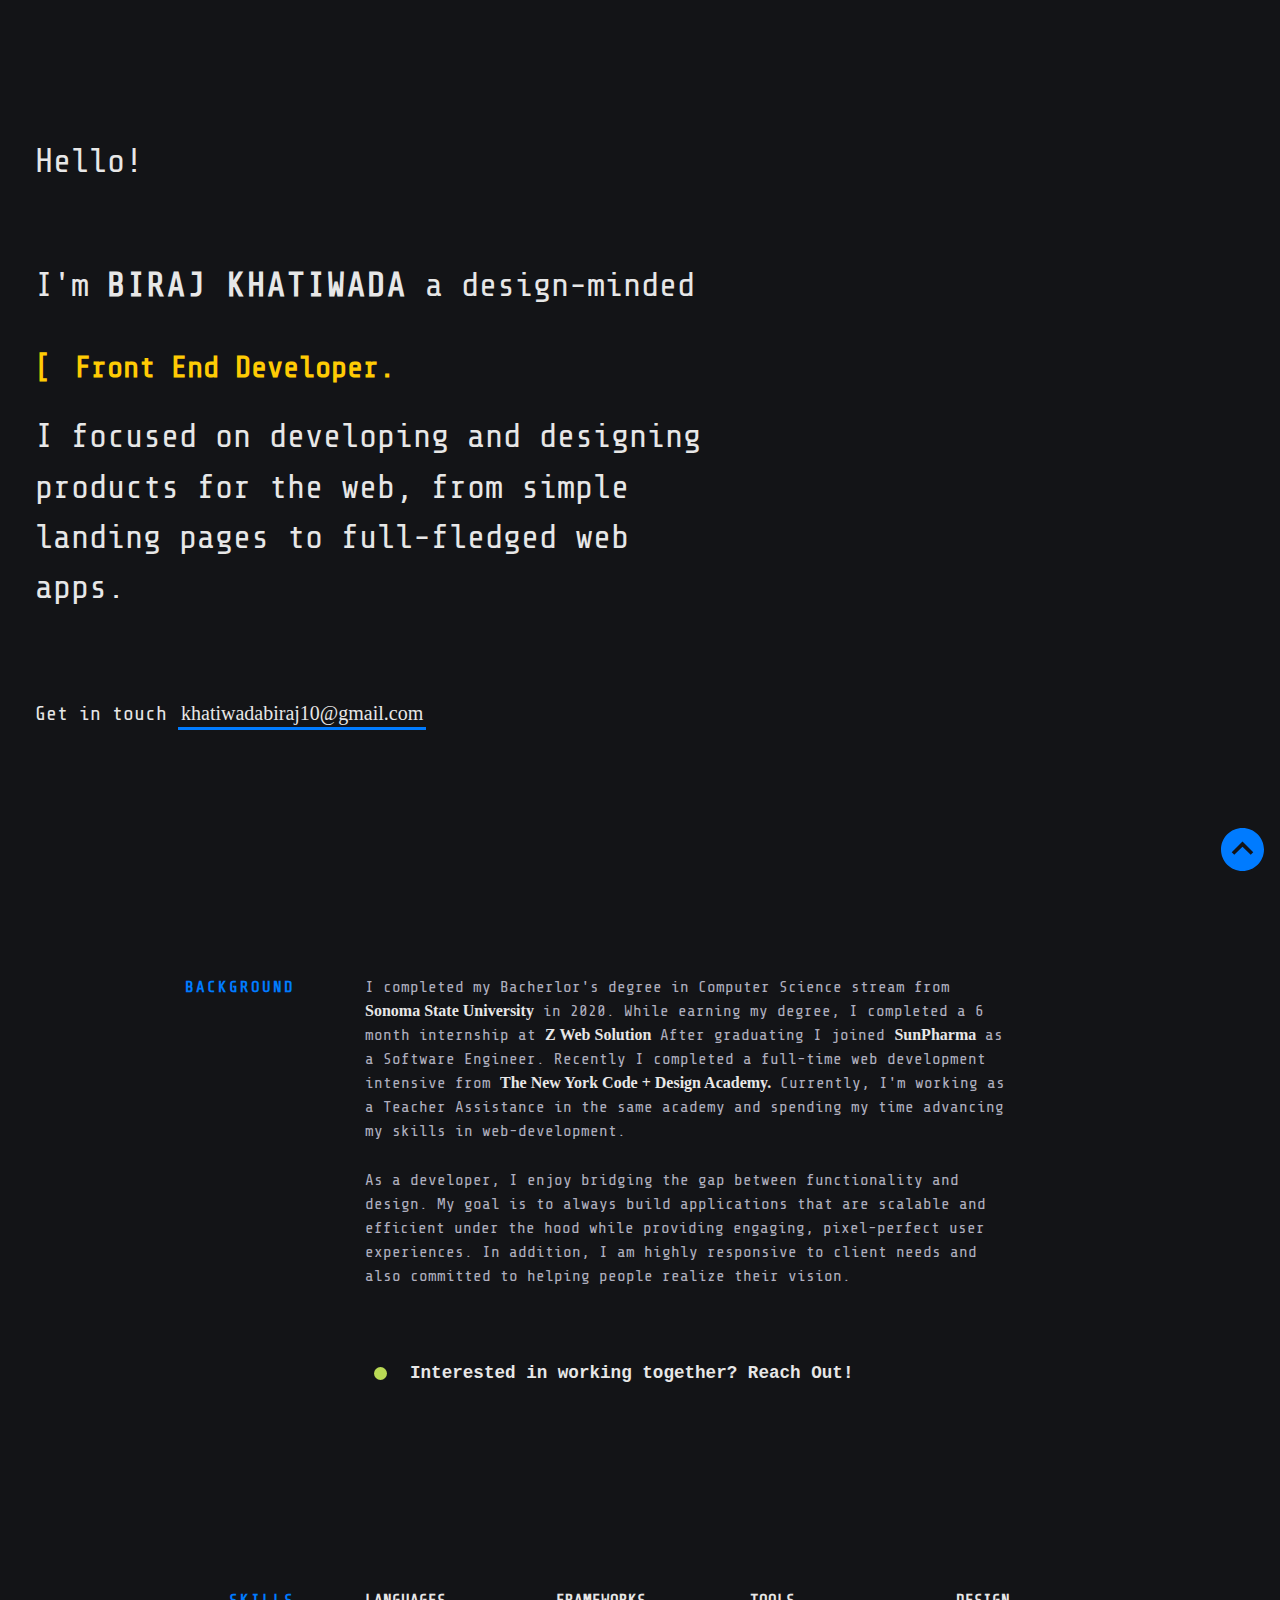
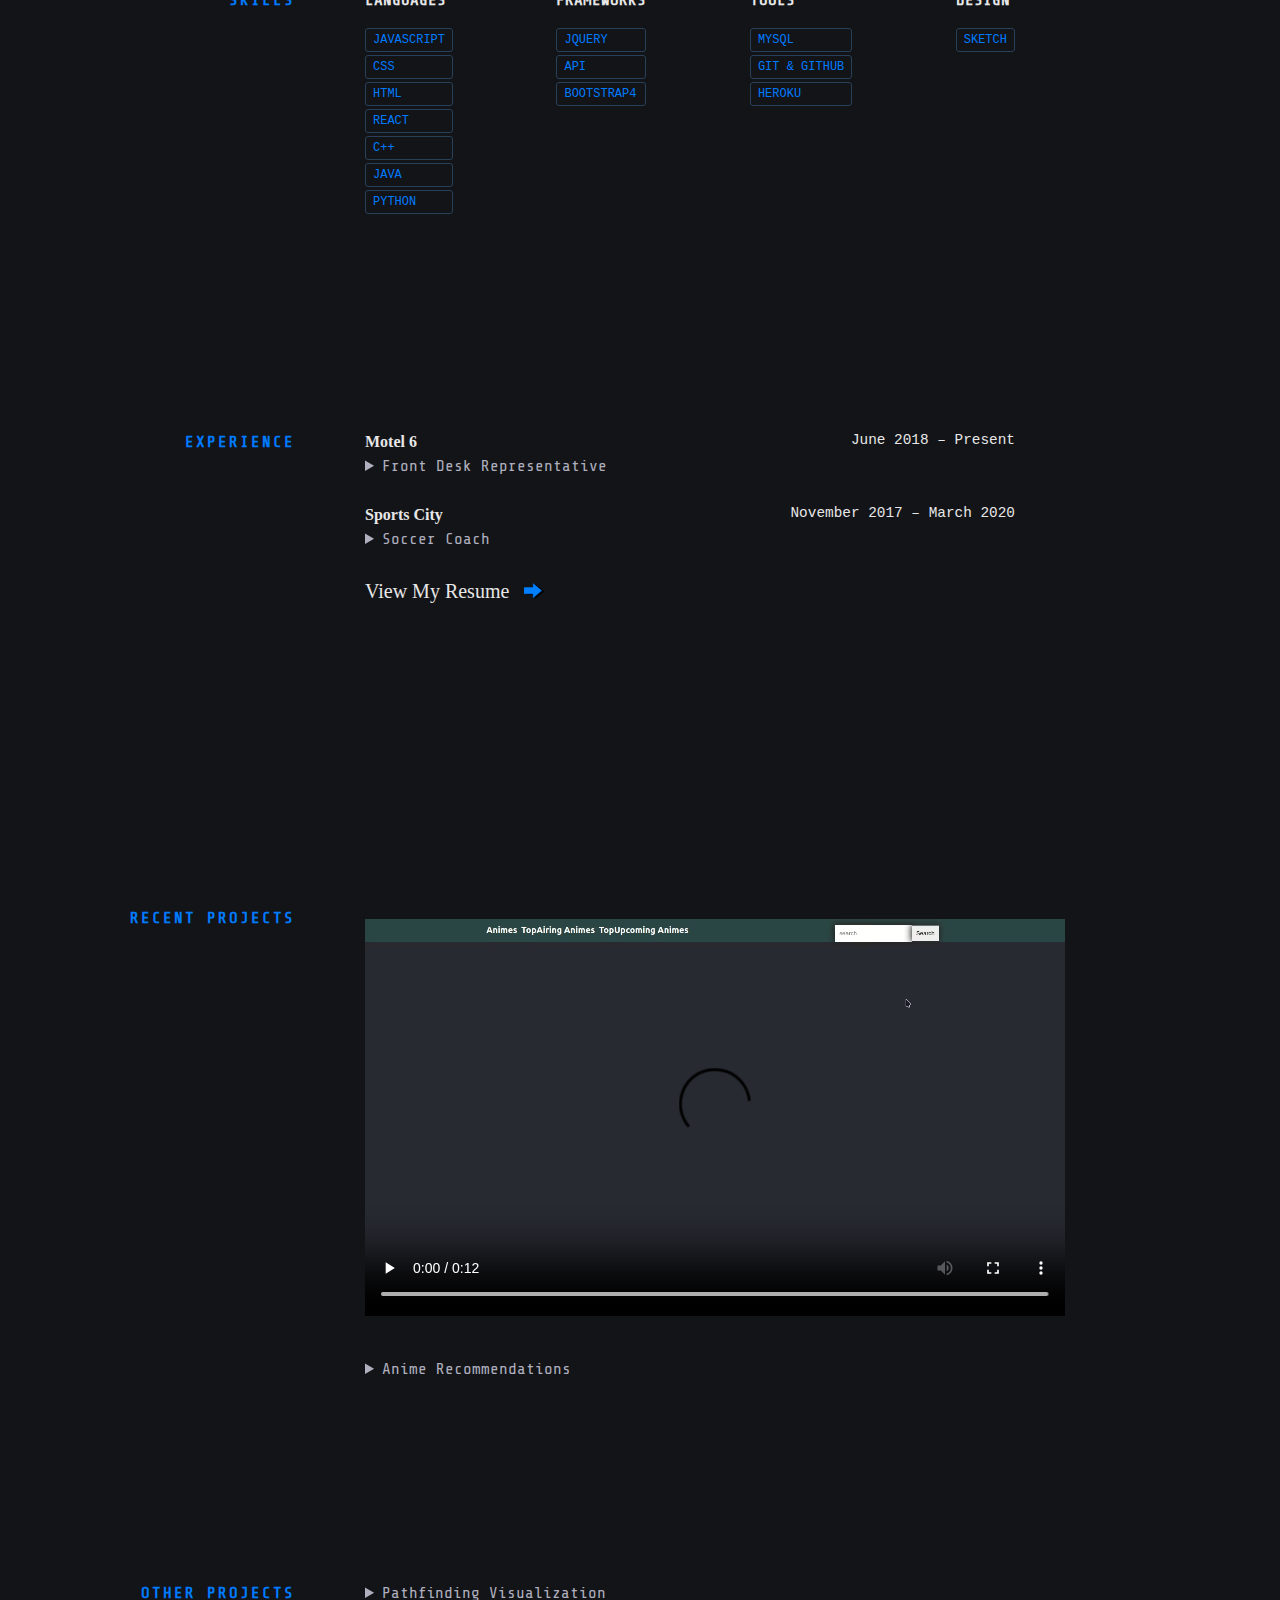
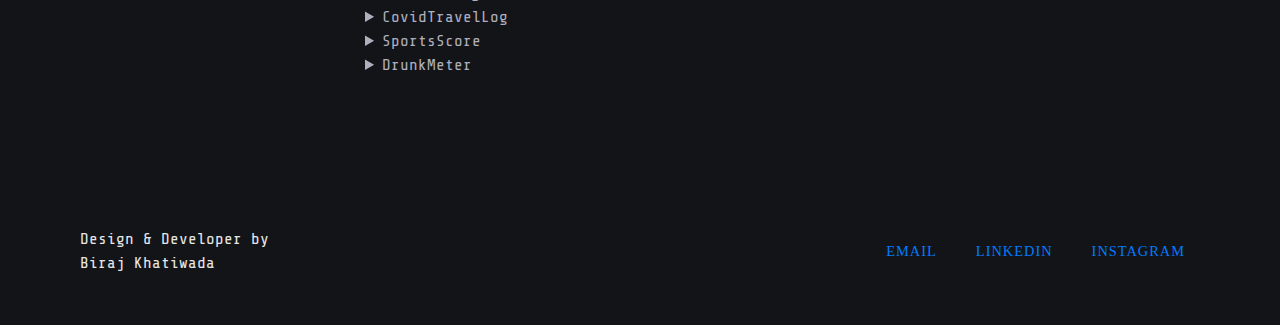
==== index.html @ c258d1c1 "first commit" ====
<!DOCTYPE html>
<html lang="en">
<head>
    <meta charset="UTF-8">
    <meta name="viewport" content="width=device-width, initial-scale=1.0">
    <title>Document</title>
    <link href="https://fonts.googleapis.com/css?family=Share+Tech+Mono" rel="stylesheet">
    <link rel="stylesheet" href="style.css">
</head>
<body>

    <header class="intro">
        <h1 class="intro_hello">
            Hello!
        </h1>
        <h2 class="intro_tagline">
            I'm
            <div class="myname">Biraj Khatiwada</div>
            a design-minded <br><br><br>
            <div class="mytext">
                <div class="content">
                    <div class="container">
                        <ul class="list">
                            <li class="item">Front End Developer.</li>
                            <li class="item">Back End Developer.</li>
                            <li class="item">Full Stack Developer.</li>
                        </ul>
                    </div><br>
                </div>
            </div>
            <span>I focused on  developing and designing products for the web, from simple landing pages to full-fledged web apps.</span>

        </h2>
        <h3 class="intro_contact">
            <span>Get in touch</span>
            <span id="emailme">
                <a href="khatiwadabiraj10@gmail.com" target="_blank" class="highlight-link">khatiwadabiraj10@gmail.com</a>
            </span>
        </h3>
    </header>

    <section class="section background">
        <div class="section_title">Background</div>
        <div class="section_content">
            <p>I completed my Bacherlor's degree in Computer Science stream from
                <a class="underline-link" href="#" target="_blank">Sonoma State University</a>
                in 2020. While earning my degree, I completed a 6 month internship at
                <a href="#" target="_blank" class="underline-link">Z Web Solution</a>
                After graduating I joined
                <a href="#" target="_blank" class="underline-link">SunPharma</a>
                as a Software Engineer. Recently I completed a full-time web development intensive from
                <a href="#" target="_blank" class="underline-link">The New York Code + Design Academy.</a>
                Currently, I'm working as a Teacher Assistance in the same academy and spending
                my time advancing my skills in web-development.
            </p>

            <p>As a developer, I enjoy bridging the gap between functionality and design.
                My goal is to always build applications that are scalable and efficient under the hood while providing
                engaging, pixel-perfect user experiences. In addition, I am highly responsive to client needs and
                also committed to helping people realize their vision.
            </p>
            <a href="images/BirajKhatiwada_Resume.pdf" class="status" target="_blank">
                <div class="status_light">
                    <div class="status_light_ring"></div>
                    <div class="status_light_led"></div>
                </div>
                <div class="status_message">
                    Interested in working together? Reach Out!
                </div>
            </a>
        </div>
    </section>


    <section class="section skills">
        <div class="section_title">Skills</div>
        <div class="section_content">
            <div class="skillz">
                <div class="skillz_category">
                    <div class="skillz_category_label">Languages</div>
                    <ul>
                        <li class="skillz_category_item">JAVASCRIPT</li>
                        <li class="skillz_category_item">CSS</li>
                        <li class="skillz_category_item">HTML</li>
                        <li class="skillz_category_item">REACT</li>
                        <li class="skillz_category_item">C++</li>
                        <li class="skillz_category_item">JAVA</li>
                        <li class="skillz_category_item">PYTHON</li>
                    </ul>
                </div>
                <div class="skillz_category">
					<div class="skillz_category_label">
						frameworks
					</div>
					<ul>
						<li class="skillz_category_item">JQUERY</li>
						<li class="skillz_category_item">API</li>
						<li class="skillz_category_item">BOOTSTRAP4</li>
					</ul>
				</div>

				<div class="skillz_category">
					<div class="skillz_category_label">
						Tools
					</div>
					<ul>
						<li class="skillz_category_item">MYSQL</li>
						<li class="skillz_category_item">GIT & GITHUB</li>
						<li class="skillz_category_item">HEROKU</li>
					</ul>
				</div>

				<div class="skillz_category">
					<div class="skillz_category_label">
						Design
					</div>
					<ul>
						<li class="skillz_category_item">SKETCH</li>
					</ul>
				</div>
            </div>
        </div>
    </section>


    <section class="section experience">
        <div class="section_title">Experience</div>


        <div class="section_content">
			<div class="jobs">
				<div class="job">
					<div class="time-place">
						<div class="job_company">
							<a href="#" target="_blank">Motel 6</a>
						</div>
						<div class="job_time">
							June 2018 – Present
						</div>
			  		</div>
					<div class="job_position">
                        <details>
                            <summary>Front Desk Representative</summary>
                            <li>Greet guests and respond to guest inquiries, requests, and issues in a timely, personable, and efficient manner to resolve guest concerns</li>
                            <li>Help customers make reservations, check in to their room</li>
                        </details>
					</div>
				</div>

				<div class="job">
					<div class="time-place">
						<div class="job_company">
							<a href="#" target="_blank">Sports City</a>
						</div>
						<div class="job_time">
							November 2017 – March 2020
						</div>
			  		</div>
					<div class="job_position">
                        <details>
                            <summary>Soccer Coach</summary>
                            <li>Reviewed, monitored, and assessed individual kid progress</li>
                            <li>Maintained order, control, and effective discipline on the field</li>
                            <li>Provided and demonstrated proper soccer skills to kids</li>
                        </details>
					</div>
				</div>

                <!-- <div class="job">
                    <div class="time-place">
                        <div class="job_company">
                            <a href="#" target="_blank">Z Web Solution</a>
                        </div>
                        <div class="job_time">
                            January 2014 - June 2014
                        </div>
                    </div>
                    <div class="job_position">
                        Full Time Web Developer Internship
                    </div>
                </div> -->
                <a href="images/BirajKhatiwada_Resume.pdf" target="_blank" class="arrow-link">View My Resume</a>
            </div>
        </div>
    </section>


    <section class="section featured-projects">
        <div class="section_title">Recent Projects</div>
        <div class="section_content">
            <div class="project salzakshipment">
                <figure class="project_pic">
                    <a href="#link" target="_blank">
                        <video class="anime" controls autoplay loop >
                            <source src="images/animeRecommendation.mp4" type="video/mp4">
                        </video>

                        <!-- <img src="images/sky.jpeg" alt="image"> -->
                    </a>
                </figure>
            </div><br>
            <details>
                <summary> Anime Recommendations </summary>
                <div class="project_name">
                    <a href="#link" target="_blank"></a>
                </div>

                <div class="featured-projects-content">
                    <p>The purpose of the project is to help the Anime fan/viewers to get a recommendations for Animes.
                        I decided to work on this project because being a big fan of Anime myslef, at times I would want to look for anime that are similar to certain Animes and had to google it and ask other people. I just thought it was a complicated process. So, I just decided to make an app myself that will help to solve that issue.
                        Besides getting the recommendations for Animes, users can also search for Animes, and view trending and upcoming Animes like they can in other sites.</p>
                </div>
                <div class="projects_used">
                    <span class="project_used_item">React</span>
                    <span class="project_used_item">CSS</span>
                    <span class="project_used_item">HTML5</span>
                </div>

                <a class="github" href="https://github.com/birajkhatiwada/AnimeRecommendations" target="_blank">
                    https://github.com/birajkhatiwada/AnimeRecommendations
                </a>

                <div class="project_links">
                    <a href="#link" target="_blank">
                        <!-- <img src="images/sky.jpeg" alt="image"> -->
                    </a>
                    <a href="#link" target="_blank">
                        <!-- <img src="images/sky.jpeg" alt="image"> -->
                    </a>
                </div>
            </details>
        </div>
    </section>

    <section class="section other-projects">
        <div class="section_title">Other Projects</div>
        <div class="section_content">
                <details>
                    <summary>Pathfinding Visualization</summary>
                    <div class="project">
                        <video class="pathfinding" controls autoplay loop >
                            <source src="images/pathfinding.mp4" type="video/mp4">
                        </video>
                        <p>I worked on this project cause I was really fascinated by the idea of how these pathfinding algorithm would look in visualization.
                            I had learned about A* algorithm in my Spring 2020 semester, and with A* and all the other pathfinding algorithms running inside my head,
                            I was struck with the idea of how would they look like in visualization. And then I came across with this A* visualization online.
                            I thought that was really cool, then I decided that I was gonna do dijkstra algorithm. Although it wasn't a long project, I really had fun working on it.</p>
                        <div class="project_used">
                            <span class="project_used_item">Python</span>
                        </div>
                        <a class="github" href="https://github.com/birajkhatiwada/PathfindingVisualization" target="_blank">
                            https://github.com/birajkhatiwada/PathfindingVisualization
                        </a>
                        <div class="project_links">
                            <a href="#" target="_blank">
                                <!-- <img src="images/" alt="image"> -->
                            </a>
                        </div>
                    </div>
                </details>

            <details>
                <summary>CovidTravelLog</summary>
                <div class="project">
                    <video class="covidTravel" controls autoplay loop >
                        <source src="images/covidTravel.webm" type="video/mp4">
                    </video>
                    <p>I worked on a COVID Travel Log web app that allows users to plan their trips according to the severity of the current global pandemic’s impact.
                        During/after this pandemic, it's quite difficult to find a comparatively safest place to travel. So, I decided make an app that will show the information about deaths,
                        and confirmed COVID cases in different places, so the users can plan their trip based on the impact COVID has on that certain place. Users can create logs for the places
                        they have visited and the places that they are interested to visit.</p>
                    <div class="project_used">
                        <span class="project_used_item">React</span>
                        <span class="project_used_item">Node.js</span>
                        <span class="project_used_item">Express</span>
                        <span class="project_used_item">MongoDB</span>
                        <span class="project_used_item">CSS</span>
                        <span class="project_used_item">HTML</span>
                    </div>
                    <a class="github" href="https://github.com/birajkhatiwada/covidTravelLog" target="_blank">
                        https://github.com/birajkhatiwada/covidTravelLog
                        <!-- <img src="images/sky.jpeg" alt="image"> -->
                    </a>
                    <div class="project_links">
                        <a href="#" target="_blank">
                            <!-- https://github.com/birajkhatiwada/covidTravelLog -->
                            <!-- <img src="images/sky.jpeg" alt="image"> -->
                        </a>
                    </div>
                </div>
            </details>
            <details>
                <summary>SportsScore</summary>
                <div class="project">
                    <p>The users can create an account and pick their favorite Basketball, Baseball, or Soccer team/s, and view their live scores.</p>
                    <div class="project_used">
                        <span class="project_used_item">Node.Js</span>
                        <span class="project_used_item">Express</span>
                        <span class="project_used_item">JAVASCRIPT</span>
                        <span class="project_used_item">CSS</span>
                        <span class="project_used_item">HTML</span>
                    </div>
                    <a class="github" href="https://github.com/kerenromero/sportsScore" target="_blank">
                        https://github.com/kerenromero/sportsScore
                        <!-- <img src="images/sky.jpeg" alt="image"> -->
                    </a>

                    <div class="project_links">
                        <a href="#" target="_blank">
                            <!-- <img src="images/" alt="image"> -->
                        </a>
                    </div>
                </div>
            </details>
            <details>
                <summary>DrunkMeter</summary>
                <div class="project">
                    <p>Worked on this Android app that produces a cognitive assessment that measures individuals level of intoxication.</p>
                    <div class="project_used">
                        <span class="project_used_item">Java</span>
                        <span class="project_used_item">Android Studio</span>
                    </div>
                    <a class="github" href="https://github.com/kerenromero/DrunkMeter" target="_blank">
                        https://github.com/kerenromero/DrunkMeter
                        <!-- <img src="images/sky.jpeg" alt="image"> -->
                    </a>

                    <div class="project_links">
                        <a href="#" target="_blank">
                            <!-- <img src="images/" alt="image"> -->
                        </a>
                    </div>
                </div>
            </details>
        </div>
    </section>



    <footer class="footer">
        <div class="footer_copyright">
            <div class="top">
                <span>
                    Design &amp; Developer by
                </span>
            </div>
            <div class="bottom">
                <span>
                    Biraj Khatiwada
                </span>
            </div>
        </div>
        <div class="footer_links">
            <a href="mailto:khatiwadabiraj10@gmail.com" target="_blank" title="email">
                <span class="text">
                    email
                </span>
                <img src="images/email.svg" alt="email">
            </a>
            <a href="https://www.linkedin.com/in/biraj-khatiwada-04b12a115/" target="_blank" title="linkedin">
            <span class="text">
                linkedin
            </span>

            <img src="images/linkedin.svg" alt="linkedin">
        </a>
        <a href="https://www.instagram.com/biraj_khatiwada/" target="_blank" title="instagram">
        <span class="text">
            instagram
        </span>
        <img class="instagram" src="images/instagram.svg" alt="instagram"/>
        </a>
        </div>
    </footer>

    <button id="top-button" style="display: inline-block;">
        <img src="images/arrowup.svg" alt="uparrow">
    </button>

    <script type="text/javascript" src="https://ajax.googleapis.com/ajax/libs/jquery/1.11.0/jquery.min.js"></script>
    <script type="text/javascript" src="main.js"></script>

</body>
</html>
---- style.css ----
body, html{
    margin: 0;
    padding: 0;
    background-color: #131417;
    color: #afafbf;
    line-height: 1.5;
    scroll-behavior: smooth;
    font-family: 'Share Tech Mono', monospace;
}

body .experience .job_time, body .footer_copyright, body .intro, body .skills .skillz_category_label, body .status, body a, body strong, body .experience .job_time,
html .experience .job_time, html .footer_copyright, html .intro, html .skills .skillz_category_label, html .status, html a, html strong, html .experience .job_time{
    color: #e7e7e7;
}

video{
    margin-top: 10px;
}

h1{
    display: block;
    font-size: 2rem;
    -webkit-margin-before: 0.67rem;
    -webkit-margin-after: 0.67rem;
    -webkit-margin-start: 0px;
    -webkit-margin-end: 0px;
    font-weight: bold;
}


h2{
    /* display: inline; */
    font-size: 1.2rem;
    -webkit-margin-before: 0.83rem;
    -webkit-margin-after: 0.83rem;
    -webkit-margin-start: 0px;
    -webkit-margin-end: 0px;
    font-weight: bold;
}


h3{
    display: block;
    font-size: 1.17rem;
    -webkit-margin-before: 1em;
    -webkit-margin-after: 1em;
    -webkit-margin-start: 0px;
    -webkit-margin-end: 0px;
    font-weight: bold;
}

body a, html a {
    text-decoration: none;
    font-weight: 900;
    transition: all .25s ease-in-out;
    /* text-decoration: none;
    box-shadow: inset 0 -3px 0 #007bff; */
    font-family: Trebuchet MS;
}

body a:hover{
    /* text-decoration: underline blue; */
    box-shadow: inset 0 -33px 0 0 #007bff;
    color: #fff;
}

.myname{
    text-transform: uppercase;
    letter-spacing: 2px;
    text-decoration: none;
    text-fill-color: transparent;
    display: inline-block;
    animation: .8s shake infinite alternate;
}


.content{
    position: absolute;
    top: 38%;
    /* background-color: #afafbf; */
    overflow: hidden;
    font-size: 30px;
    line-height: 50px;
    color: #ffcb04;
}


.content .container{
    /* background-color: antiquewhite; */
    font-weight: 600;
    overflow: hidden;
    height: 50px;
    padding: 0px 40px;
    width: 100%;
}

.container:after{
    content: ']';
    position: absolute;
    right: 0;
}

.container:before{
    content: '[';
    position: absolute;
    left: 0;
}

.list{
    margin-top: 0px;
    margin-bottom: 60px;
    text-align: left;
    line-height: 80px;
    list-style: none;
    animation: 10s change infinite;
}

.item{
    line-height: 50px;
    margin-bottom: 0px;
}

.intro{
    padding: 80px 100px;
    height: 75vh;
    display: -webkit-box;
    display: -ms-flexbox;
    display: flex;
    -webkit-box-orient: vertical;
    -webkit-box-direction: normal;
    -ms-flex-direction: column;
    flex-direction: column;
    -ms-flex-pack: distribute;
    justify-content: space-around;
    max-width: 1440px;
    margin: 0 auto;
}

.intro_hello{
    font-weight: 300;
}

.intro_hello, .intro_tagline{
    font-size: 2.1rem;
}

.intro_tagline{
    font-weight: 300;
    max-width: 700px;
}

.intro_tagline .myname{
    font-weight: 700;
}


.intro_contact {
    font-size: 1.25rem;
    font-weight: 100;
}


.intro_contact .highlight-link{
    font-weight: 400;
    text-decoration: none;
    display: inline-block;
    padding: 2px 3px;
    transition: all .2s ease-in-out;
    text-decoration: none;
    box-shadow: inset 0 -3px 0 #007bff;
}


.intro_contact .highlight-link:hover{
    box-shadow: inset 0 -33px 0 0 #007bff;
    color: #fff;
}


section{
    position: relative;
}

body .section, html .section{
    display: -webkit-box;
    display: -ms-flexbox;
    display: flex;
    -webkit-box-pack: center;
    -ms-flex-pack: center;
    justify-content: center;
    padding: 100px 170px;
}

body .section_title, html .section_title{
    -ms-flex-negative: 0;
    flex-shrink: 0;
    width: 200px;
    margin-right: 70px;
    color: #007bff;
    text-transform: uppercase;
    text-align: right;
    font-weight: 700;
    letter-spacing: 2px;
}


body .section_content, html .section_content{
    font-weight: 300;
    font-size: 1rem;
    width: 100%;
    max-width: 650px;
}

body .section_content p, html .section_content p{
    margin-top: 0;
    margin-bottom: 25px;
}

body .section_content .underline-link, html .section_content .underline_link{
    position: relative;
    display: inline-block;
}



.status{
    display: -webkit-box;
    display: -ms-flexbox;
    display: flex;
    -webkit-box-align: center;
    -ms-flex-align: center;
    align-items: center;
    font-size: 1.1rem;
    font-family: Inconsolata, monospace;
    margin-top: 70px;
    color: #fff;
}

.status_light{
    /* background-color: #ffcb04; */
    width: 30px;
    height: 30px;
    display: -webkit-box;
    display: -ms-flexbox;
    display: flex;
    -webkit-box-pack: center;
    -ms-flex-pack: center;
    justify-content: center;
    -webkit-box-align: center;
    -ms-flex-align: center;
    align-items: center;
}

.status_light_ring{
    position: absolute;
    width: 25px;
    height: 25px;
    -webkit-animation: pulsate 2s ease-out;
    animation: pulsate 2s ease-out;
    -webkit-animation-iteration-count: infinite;
    animation-iteration-count: infinite;
    opacity: 0;
    /* background-color: #ffcb04; */
    border: 3px solid #bada55;
    border-radius: 30px;
}

.status_light_led{
    position: absolute;
    width: 13px;
    height: 13px;
    background: #bada55;
    border-radius: 100%;
}

.status_message{
    margin-left: 15px;
}

section .skills{
    visibility: visible;
    -webkit-transform: translateY(0) scale(1);
    opacity: 1;
    transform: translateY(0) scale(1);
    opacity: 1;
    -webkit-transition: -webkit-transform 0.6s cubic-bezier(.694, 0, .335, 1) 0s,
    opacity 0.6s cubic-bezier(.694, 0, .355, 1) 0s;
    transition: transform 0.6s cubic-bezier(.694, 0, .335, 1) 0s,
    opacity 0.6s cubic-bezier(.694,0,.335,1) 0s;
}


.skills .skillz{
    display: flex;
    justify-content: space-between;
}

.skills .skillz_category_label{
    font-weight: 800;
    color: #fff;
    text-transform: uppercase;
}

.skills .skillz_category_item{
    margin: 3px 0;
    font-family: Inconsolata, monospace;
    font-size: .75rem;
    font-weight: 400;
    padding: 2px 7px;
    border-radius: 3px;
    color: #007bff;
    border: 1px solid #29405a;
    transition: all .4s ease-in-out;
}

.skills .skillz_category_item:hover{
    background-color: #007bff;
    color: #0f151b;
}


.experience .jobs {
    margin-bottom: 100px;
}

.experience .job{
    margin-bottom: 25px;
}

.experience .job .time-place{
    display: flex;
    justify-content: space-between;
}

a.experience .job .job_company{
    font-weight: 500;
}

.experience .job_time{
    font-size: .9rem;
    font-family: Inconsolata, monospace;
}

.experience .job_position{
    font-weight: 300;
}

.experience .arrow-link{
    font-size: 1.25rem;
    font-weight: 500;
}

.experience .arrow-link:after{
    width: 20px;
    height: 20px;
}


.featured-projects .project{
    display: -webkit-box;
    display: -ms-flexbox;
    display: flex;
    margin-bottom: 10px;
    margin-left: -5%;
    width: 125%;
}

.featured-projects .project_pic{
    max-width: 400px;
    /* width: 400px;
    height: 400px; */
    overflow: visible;
    margin: 0;
    margin-left: 32px;
}

.projects_used, .project_used{
    margin-bottom: 10px;
}

.anime{
    width: 700px;
    height: 400px;
}

.pathfinding{
    width: 400px;
    height: 400px;
}

.covidTravel{
    width: 700px;
    height: 400px;
}

.github{
    font-size: 15px;
}

summary{
    outline: none;
    cursor: pointer;
}

summary:hover{
    color: #bada55;
    /* color: #007bff; */

    /* background-color: rgb(153, 153, 100); */
    /* color: white; */
}

.featured-projects .project_caption{
    width: 125px;
    -ms-flex-negative: 0;
    flex-shrink: 0;
}

.featured-projects .project_pic img{
    width: 100%;
    max-width: 100%;
    vertical-align: bottom;
}


.featured-projects .project_pic img:hover{
    background-color: wheat;
}


.featured-projects .project_name a{
    font-weight: 700;
    margin-bottom: 10px;
}

.featured-projects .project p{
    font-size: .95rem;
    line-height: 1.5;
}

.featured-projects .featured-projects-content p{
    line-height: 1.3;
    margin-bottom: 15px;
    font-size: 0.9rem;
}

.featured-projects .project_used_item{
    display: inline-block;
    margin: 3px 3px 3px 0;
    font-family: Inconsolata, monospace;
    font-size: .75rem;
    font-weight: 400;
    padding: 2px 7px;
    border-radius: 3px;
    color: #007bff;
    border: 1px solid #29405a;
    background: 0 0;
}

.featured-projects .project_used_item:hover{
    background-color: #007bff;
    color: #0f151b;
}

.project_links{
    display: flex;
}

.project_links img{
    margin-top: 6%;
    margin-left: 0%;
    width: 50%;
    background-color: rgb(219, 163, 123);
}


.other-projects .project{
    max-width: 600px;
    margin-bottom: 50px;
}

.other-projects .project_name{
    margin-bottom: 10px;
}


.other-projects .project p{
    font-size: .9rem;
    margin-bottom: 20px;
}

.other-projects .project_used_item:first-of-type{
    margin-left: 0;
}


.other-projects .project_used_item{
    display: inline-block;
    margin: 3px 3px 3px 0;
    font-family: Inconsolata, monospace;
    font-size: .75rem;
    font-weight: 400;
    padding: 2px 7px;
    border-radius: 3px;
    color: #007bff;
    border: 1px solid #29405a;
    background: 0 0;
}

.other-projects .project_used_item:hover{
    background-color: #007bff;
    color: #0f151b;
    /* opacity: 0.5; */
}

details summary::-webkit-details-marker{
    color: #007bff;
}

body .arrow-link, html .arrow-link {
    font-weight: 700;
    display: inline-block;
    transition: all .15s ease-in-out;
    background-color: transparent;
    white-space: nowrap;
}


body .arrow-link, html .arrow-link {
    font-weight: 700;
    display: inline-block;
    transition: all .15s ease-in-out;
    background-color: transparent;
    white-space: nowrap;
}

body .arrow-link:after, html .arrow-link:after{
    position: relative;
    bottom: 2px;
    margin-left: 15px;
    content: "";
    background: url(images/arrow.png) no-repeat center;
    background-size: 100%;
    width: 15px;
    height: 15px;
    display: inline-block;
    vertical-align: middle;
}


body .arrow-link:hover, html .arrow-link:hover {
    transform: translateX(7px);
}


.footer {
    padding: 50px 80px;
    display: flex;
    justify-content: space-between;
    align-items: center;
    top: 730px;
    bottom: 0px;
    left: 0px;
    right: 0px;
}

.footer_copyright{
    font-weight: 0.700;
    width: 200px;
}

.footer_links a {
    position: relative;
    display: inline-block;
    color: #007bff!important;
    text-transform: uppercase;
    font-weight: 400;
    margin: 0 15px;
    outline: 0;
}

.footer_links a .text{
    font-size: .9rem;
    display: inline;
    letter-spacing: 1px;
}


.footer_links a:hover{
    text-decoration: underline;
}

.footer_links img{
    display: none;
    width: 22px;
}

.instagram.path{
    fill: #007bff;
    width: 24px;
}


body #top-button, html #top-button{
    background: 0 0;
    border: none;
    outline: 0;
    width: 55px;
    position: fixed;
    bottom: 25px;
    right: 10px;
    cursor: pointer;
    display: none;
    scroll-behavior: smooth;
}

body #top-button img, html #top-button img{
    width: 100%;
    scroll-behavior: smooth;
}


body ul, html ul{
    list-style-type: none;
    padding: 0;
}


@keyframes shake{
    0% {transform: skewX(-15deg);}
    5% {transform: skewX(15deg);}
    10% {transform: skewX(-15deg);}
    15% {transform: skewX(15deg);}
    20% {transform: skewX(0deg);}
    100% {transform: skewX(0deg);}
}

@-webkit-keyframes shake{
    5% {transform: skewX(15deg);}
    10% {transform: skewX(-15deg);}
    15% {transform: skewX(15deg);}
    20% {transform: skewX(0deg);}
    100% {transform: skewX(0deg);}
}



@keyframes change{
    0%, 12.66%, 100%{transform: translate3d(0,-6%,0);}
    16.66%, 29.32%{transform: translate3d(0, -39%, 0);}
    33.32%, 45.98%{transform: translate3d(0, -68%, 0);}
    49.98%, 62.64%{transform: translate3d(0, -70%, 0);}
    66.64%, 79.3%{transform: translate3d(0,-37%,0);}
    83.3%, 95.96%{transform: translate3d(0, -0%, 0);}
}

@-webkit-keyframes change{
    0%, 12.66%, 100%{transform: translate3d(0,0,0);}
    16.66%, 29.32%{transform: translate3d(0, -35%, 0);}
    33.32%, 45.98%{transform: translate3d(0, -68%, 0);}
    49.98%, 62.64%{transform: translate3d(0, -70%, 0);}
    66.64%, 79.3%{transform: translate3d(0,-37%,0);}
    83.3%, 95.96%{transform: translate3d(0, -0%, 0);}
}

@keyframes pulsate{
    0%{
        transform: scale(0.1, 0.1);
        opacity: 0;
    }
    50%{
        opacity: 1;
    }
    100%{
        transform: scale(1.2, 1.2);
        opacity: 0;
    }
}

@-webkit-keyframes pulsate{
    0%{
        transform: scale(0.1, 0.1);
        opacity: 0;
    }
    50%{
        opacity: 1;
    }
    100%{
        transform: scale(1.2, 1.2);
        opacity: 0;
    }
}




@media screen and (max-width: 320px)
{
    .intro_hello, .intro_tagline {
        font-size: 1.4rem;
    }
    body .intro {
            padding: 130px 45px;
        }
}


@media screen and (max-width: 425px){
    .switch-wrapper{
            top: 10px;
            right: 20px;
        }
    body .intro{
            padding: 100px 35px;
            line-height: 1.5;
        }

     .intro_hello, .intro_tagline{
        margin-bottom: 5%;
        font-size: 1.75rem;
    }

    body section, html section {
            padding: 80px 55px;

        }
    body .section_content, html .section_content {
        padding-left: 30px;
    }

    .content{
        /*position: absolute;*/
      top: 36%;
      left: 5%;
      font-size: 1.5rem;
    }

    .content .container {
        padding: 0px 30px 0px 30px;
    }

    .experience .job .time-place {
        display: block;
    }

    .experience .job_time {
        font-size: .8rem;
    }

    .footer {
        padding: 50px 30px;
    }

    body #top-button, html #top-button {
        bottom: 15px;
        right: 3px;
    }

    .status_message{
        font-size: 1rem;
    }
}

@media screen and (max-width: 550px){
    .intro {
        padding: 120px 50px;
    }

    .intro_hello, .intro_tagline {
        font-size: 1.55rem;
        margin-bottom: 0%;
    }

     .content {
      top: 41.5%;
      left: 5%;
      font-size: 1.5rem;
    }

    .intro_contact {
        font-size: 1rem;
    }

    .switch-wrapper a, body.night .switch-wrapper a {
        margin: 2px;
        font-size: 8px;
    }

     .intro #downbutton img {
        height: 25px;
        width: 25px;
    }

    .fixed-side-nav {
         margin-top: 50%;
    }

    .skills{
        margin-top: 100px;
    }
}

@media screen and (max-width: 630px)
{

    .skills .skillz {
        -ms-flex-wrap: wrap;
        flex-wrap: wrap;
    }

     .skills .skillz_category {
        width: 47%;
        margin-right: 5px;
        margin-bottom: 25px;
    }

    .background .section_content .status_message {
        margin: auto;
    }
    .footer {
        display: block;
    }

    .footer_copyright {
        width: auto;
        text-align: center;
        margin-bottom: 25px;
    }

    .footer_links {
        display: -webkit-box;
        display: -ms-flexbox;
        display: flex;
        -webkit-box-pack: center;
        -ms-flex-pack: center;
        justify-content: center;
    }
}


@media screen and (max-width: 768px){

    body .section, html .section {
        display: block;
    }
    body .section_title, html .section_title {
        text-align: left;
        width: auto;
    }
    body .section_content, html .section_content {
        padding-top: 30px;
        padding-left: 50px;
    }
    .featured-projects .project {
        width: 100%;
        display: block;
        margin-bottom: 30px;
    }
    .featured-projects .project_caption {
        width: 100%;
        margin-top: 25px;
        margin-left: 0;
    }
    .switch-wrapper a, body.night .switch-wrapper a {
        margin: 5px;
        font-size: 8px;
    }
}

@media screen and (max-width: 850px){

    .footer_links a .text {
        display: none;
    }
    .footer_links img {
        display: inline-block;
    }
}


@media screen and (max-width: 1024px){

    body .section, html .section {
        padding: 50px;
    }
    body .section_title, html .section_title  {
        margin-right: 50px;
    }

    .featured-projects .project {
        width: 105%;
    }
    .footer {
        padding: 50px;
    }
    body #top-button, html #top-button {
        bottom: 20px;
        right: 7px;
        width: 35px;
    }
}


@media screen and (max-width: 1280px){
    body .section, html .section {
        margin-right: 20px;
        margin-left: 0px;
        padding-left: 20px;
    }
    body .intro {
            padding: 100px 35px;
            line-height: 1.5;
        }
}
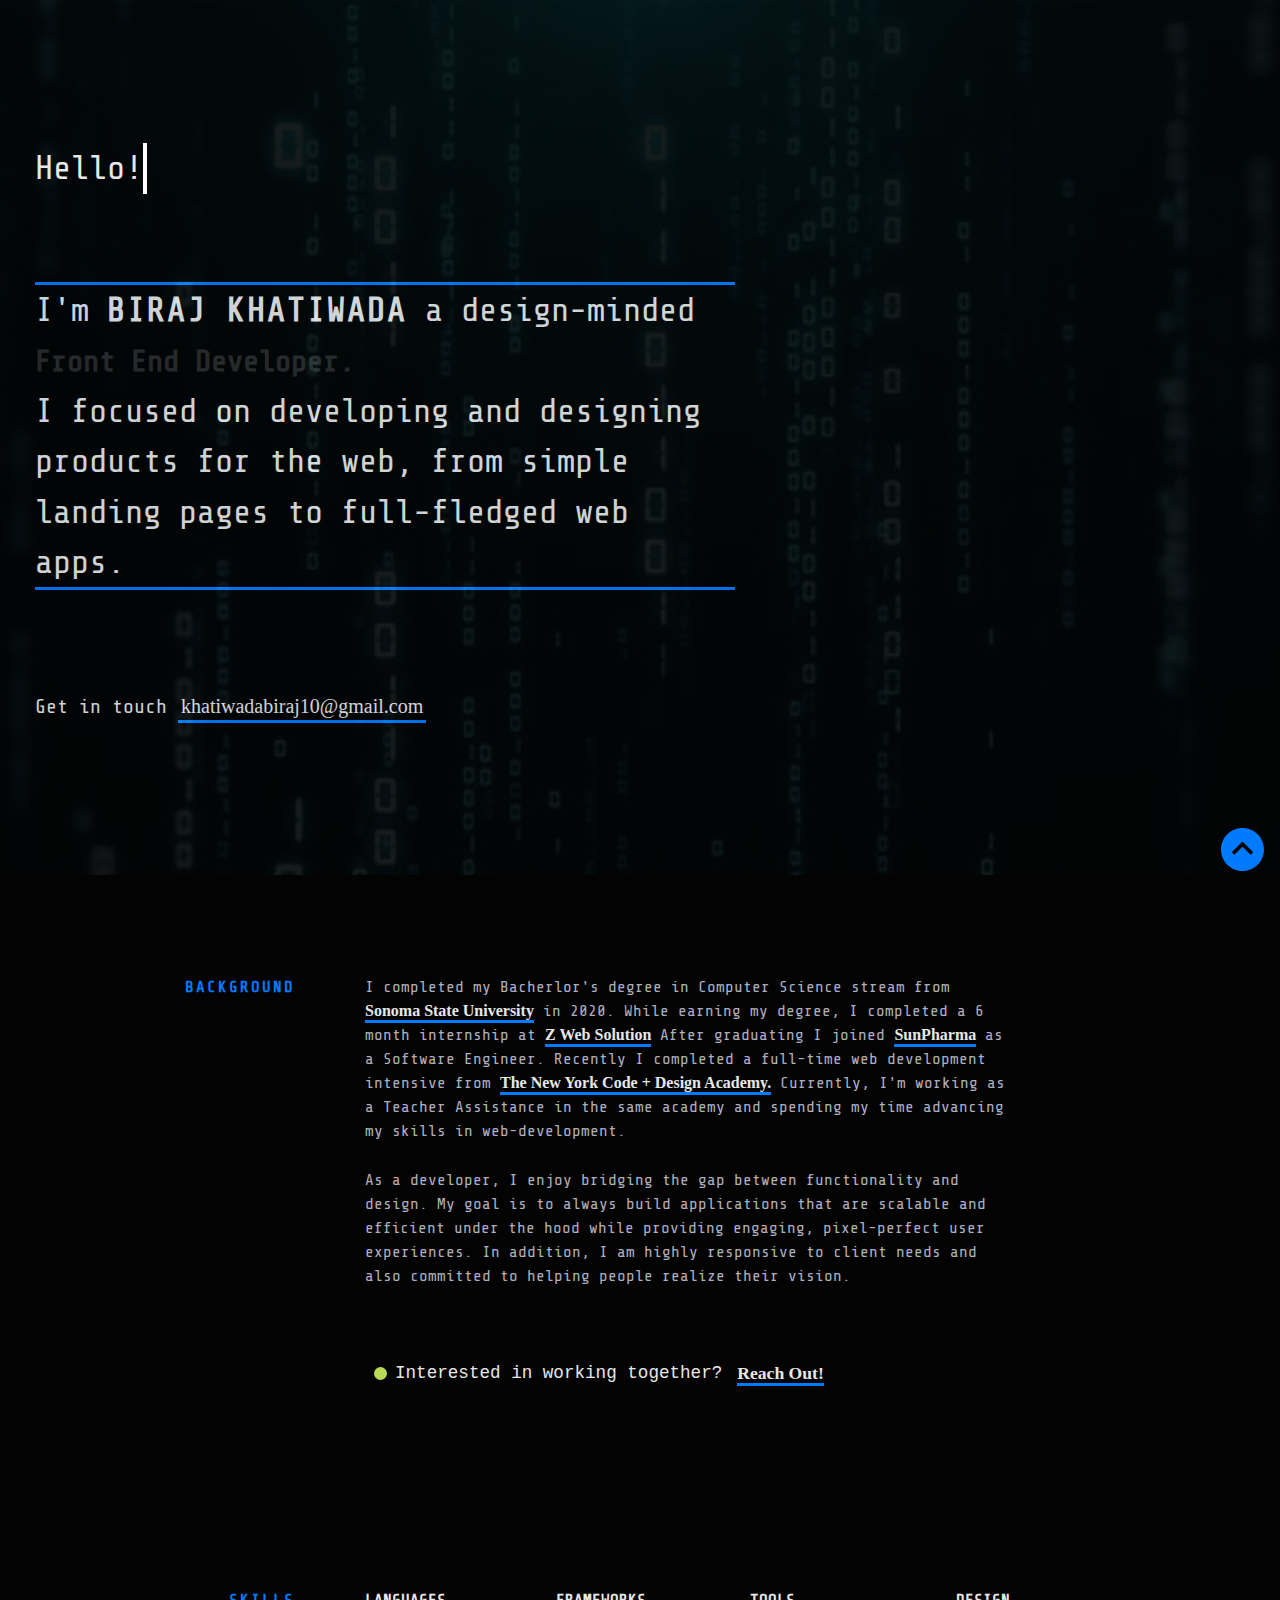
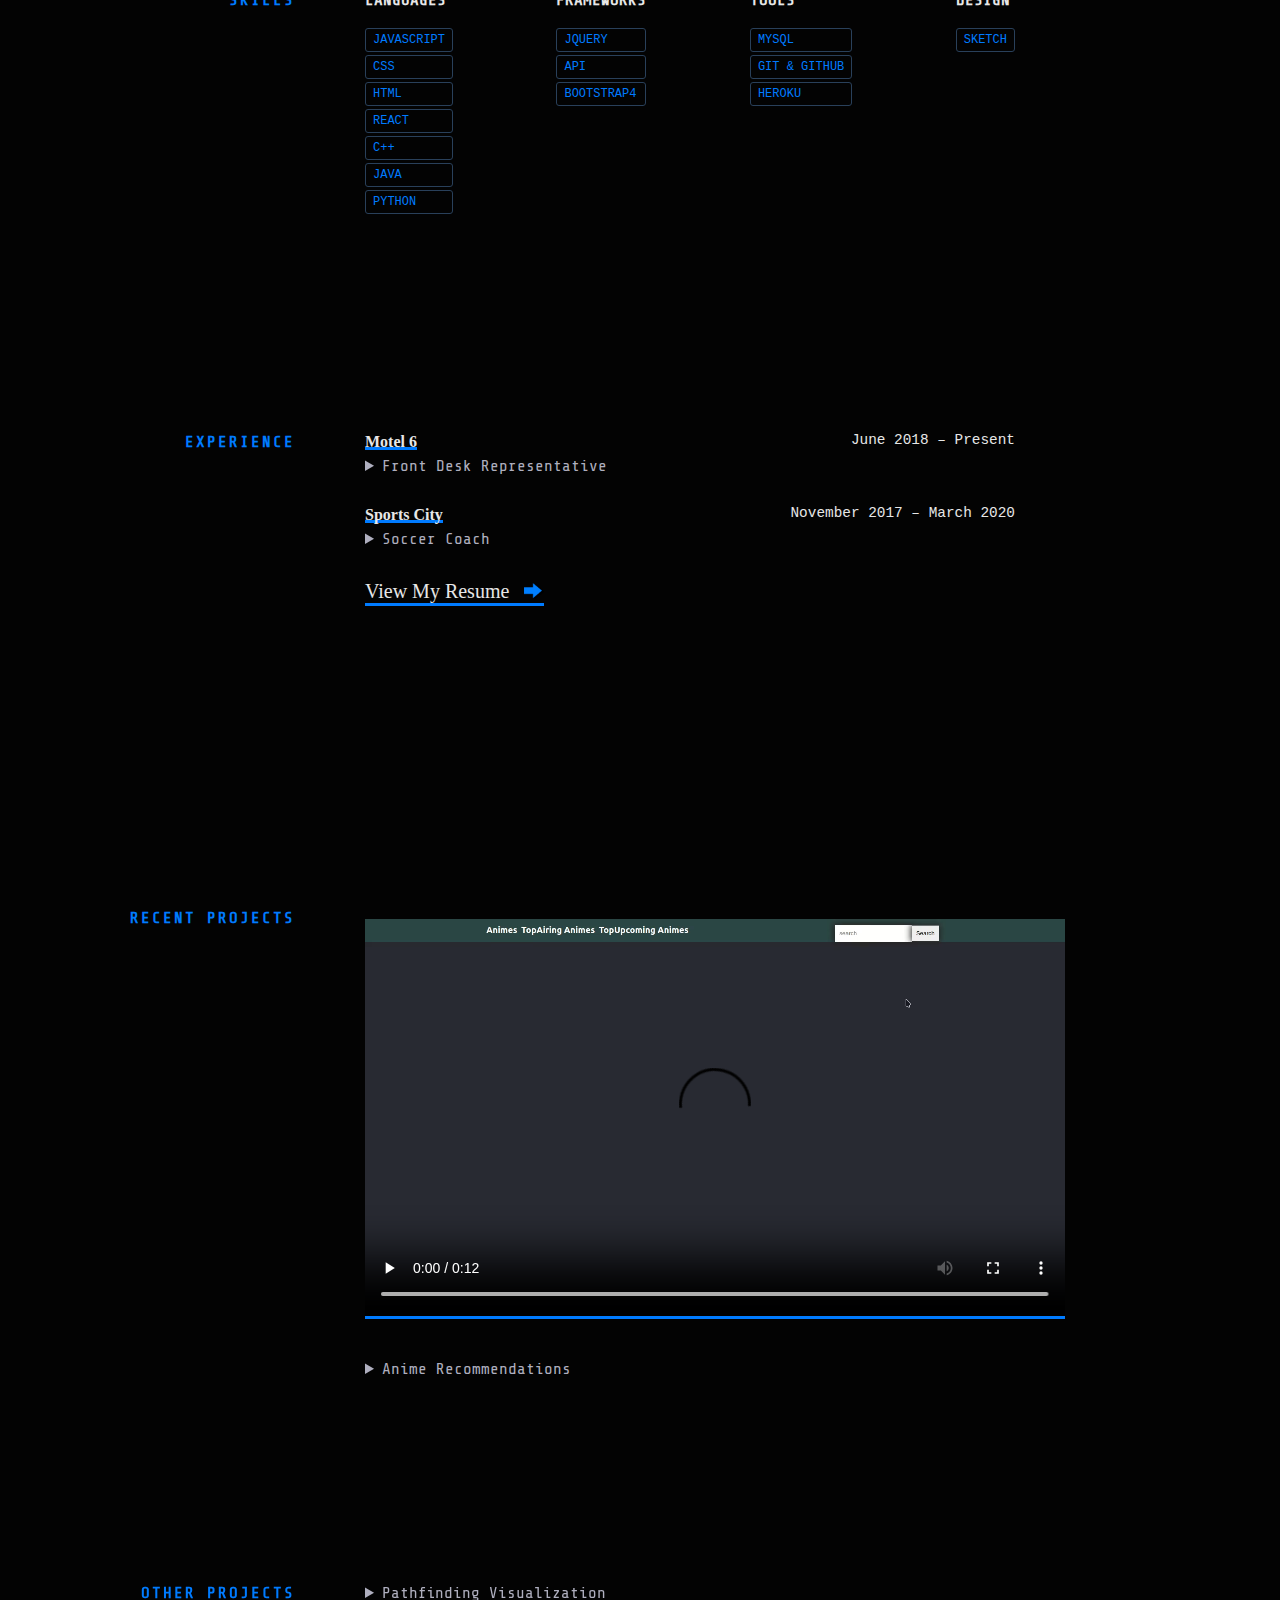
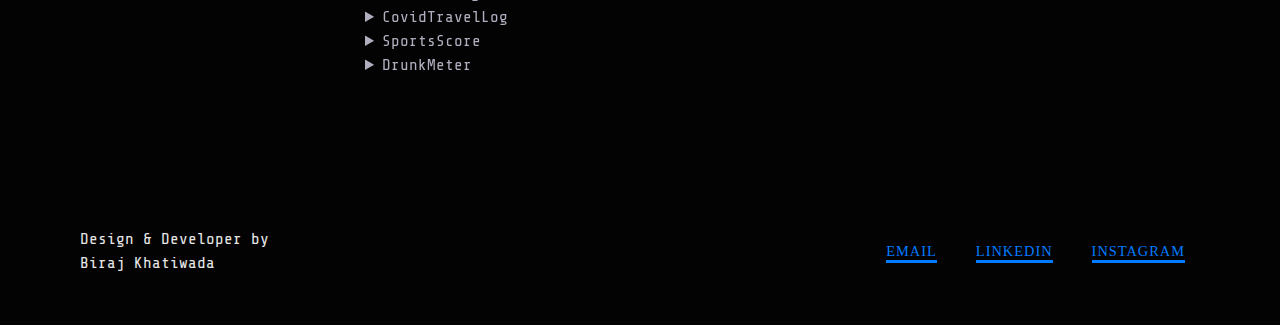
==== commit 153aeca3: "added parallax scrolling effect" ====
--- a/index.html
+++ b/index.html
@@ -16,7 +16,7 @@
         <h2 class="intro_tagline">
             I'm
             <div class="myname">Biraj Khatiwada</div>
-            a design-minded <br><br><br>
+            a design-minded 
             <div class="mytext">
                 <div class="content">
                     <div class="container">
@@ -25,7 +25,7 @@
                             <li class="item">Back End Developer.</li>
                             <li class="item">Full Stack Developer.</li>
                         </ul>
-                    </div><br>
+                    </div>
                 </div>
             </div>
             <span>I focused on  developing and designing products for the web, from simple landing pages to full-fledged web apps.</span>
@@ -59,15 +59,16 @@
                 engaging, pixel-perfect user experiences. In addition, I am highly responsive to client needs and
                 also committed to helping people realize their vision.
             </p>
-            <a href="images/BirajKhatiwada_Resume.pdf" class="status" target="_blank">
+            <div class="status" target="_blank">
                 <div class="status_light">
                     <div class="status_light_ring"></div>
                     <div class="status_light_led"></div>
                 </div>
-                <div class="status_message">
-                    Interested in working together? Reach Out!
-                </div>
-            </a>
+                Interested in working together?
+                <a href="images/BirajKhatiwada_Resume.pdf" class="status_message">
+                     Reach Out!
+                </a>
+            </div>
         </div>
     </section>
 
--- a/style.css
+++ b/style.css
@@ -1,7 +1,7 @@
 body, html{
     margin: 0;
     padding: 0;
-    background-color: #131417;
+    background-color: #030303;
     color: #afafbf;
     line-height: 1.5;
     scroll-behavior: smooth;
@@ -29,7 +29,7 @@
 
 
 h2{
-    /* display: inline; */
+    display: inline;
     font-size: 1.2rem;
     -webkit-margin-before: 0.83rem;
     -webkit-margin-after: 0.83rem;
@@ -53,8 +53,8 @@
     text-decoration: none;
     font-weight: 900;
     transition: all .25s ease-in-out;
-    /* text-decoration: none;
-    box-shadow: inset 0 -3px 0 #007bff; */
+    text-decoration: none;
+    box-shadow: inset 0 -3px 0 #007bff;
     font-family: Trebuchet MS;
 }
 
@@ -75,44 +75,58 @@
 
 
 .content{
-    position: absolute;
-    top: 38%;
+    /* position: absolute;
+    top: 50%; */
     /* background-color: #afafbf; */
     overflow: hidden;
     font-size: 30px;
     line-height: 50px;
-    color: #ffcb04;
-}
-
+    color:rgb(242, 243, 248);
+}
+
+
+/* .myname::before{
+    content: '[';
+}
+.myname::after{
+    content: ']';
+} */
+
+
+.content{
+    /* background-color: yellow; */
+    opacity: 0.15;
+}
 
 .content .container{
     /* background-color: antiquewhite; */
     font-weight: 600;
-    overflow: hidden;
-    height: 50px;
-    padding: 0px 40px;
-    width: 100%;
-}
-
-.container:after{
+    /* overflow: hidden; */
+    height: 50px; 
+    /* padding: 0px 40px; */
+    width: 50%;
+}
+
+
+/* .container::before{
+    content: '[';
+    position: absolute;
+    left:1;
+}
+
+.container::after{
     content: ']';
     position: absolute;
     right: 0;
-}
-
-.container:before{
-    content: '[';
-    position: absolute;
-    left: 0;
-}
+} */
 
 .list{
     margin-top: 0px;
-    margin-bottom: 60px;
+    /* margin-bottom: 0px; */
     text-align: left;
     line-height: 80px;
     list-style: none;
-    animation: 10s change infinite;
+    animation: 8s change infinite;
 }
 
 .item{
@@ -121,11 +135,14 @@
 }
 
 .intro{
+    position:relative;
     padding: 80px 100px;
     height: 75vh;
     display: -webkit-box;
     display: -ms-flexbox;
     display: flex;
+    background-color: #030303;
+    /* background-size: cover; */
     -webkit-box-orient: vertical;
     -webkit-box-direction: normal;
     -ms-flex-direction: column;
@@ -136,8 +153,58 @@
     margin: 0 auto;
 }
 
+.intro::before{
+    content: "";
+    background-image: url("/images/inline_image_preview.jpg");
+    background-size: cover;
+    background-position: center;
+    background-repeat: no-repeat;
+    background-attachment: fixed;
+    position: absolute;
+    top: 0px;
+    right: 0px;
+    left: 0px;
+    bottom :0px;
+    opacity: 0.1;
+}
+
 .intro_hello{
+    position: relative;
+    animation: typing 3s infinite steps(7);
+    overflow: hidden;
+    border-right: 4px solid white;
     font-weight: 300;
+    width: 6ch;
+
+}
+
+.intro_hello::after{
+    content: "";
+    position: absolute;
+    /* right: -5px; */
+    margin-top: 5px;
+    width: 1px;
+    height: 70%;
+    border-right: 2px solid white;
+    animation: blink 1s infinite ease;
+}
+
+@keyframes blink{
+    0%{
+        opacity: 0;
+    }
+    100%{
+        opacity: 1;
+    }
+}
+
+@keyframes typing{
+    0%{
+        width: 0ch;
+    }
+    100%{
+        width:7ch;
+    }
 }
 
 .intro_hello, .intro_tagline{
@@ -147,6 +214,11 @@
 .intro_tagline{
     font-weight: 300;
     max-width: 700px;
+    border-style: solid;
+    border-color: #007bff;
+    border-left: steelblue;
+    border-right: steelblue;
+
 }
 
 .intro_tagline .myname{
@@ -287,8 +359,28 @@
     opacity 0.6s cubic-bezier(.694, 0, .355, 1) 0s;
     transition: transform 0.6s cubic-bezier(.694, 0, .335, 1) 0s,
     opacity 0.6s cubic-bezier(.694,0,.335,1) 0s;
-}
-
+    
+}
+
+.skills{
+    position: relative;
+}
+
+.skills::before{
+   content: "";
+   background-image: url(/images/coder.jpeg);
+   background-position: center;
+   background-repeat: no-repeat;
+   background-size: cover;
+   position: absolute;
+   top: 0px;
+   right: 0px;
+   bottom: 0px;
+   left: 0px;
+   opacity: 0.1;
+   background-attachment: fixed;
+  
+}
 
 .skills .skillz{
     display: flex;
@@ -353,6 +445,24 @@
 .experience .arrow-link:after{
     width: 20px;
     height: 20px;
+}
+
+.featured-projects{
+    position: relative;
+}
+
+.featured-projects::before{
+    content: "";
+    position: absolute;
+    top: 0px;
+    right: 0px;
+    left:0px;
+    bottom: 0px;
+    background-image: url(/images/coder2.jpg);
+    background-position: center;
+    background-size: cover;
+    background-attachment: fixed;
+    opacity: 0.1;
 }
 
 
@@ -631,8 +741,8 @@
     5% {transform: skewX(15deg);}
     10% {transform: skewX(-15deg);}
     15% {transform: skewX(15deg);}
-    20% {transform: skewX(0deg);}
-    100% {transform: skewX(0deg);}
+    20%, 100% {transform: skewX(0deg);}
+    /* 100% {transform: skewX(0deg);} */
 }
 
 @-webkit-keyframes shake{
@@ -646,20 +756,30 @@
 
 
 @keyframes change{
-    0%, 12.66%, 100%{transform: translate3d(0,-6%,0);}
+    /* 0%, 100% {transform: translate3d(0,0%,0);}
+    12.66%{transform: translate3d(0,0%,0);}
     16.66%, 29.32%{transform: translate3d(0, -39%, 0);}
     33.32%, 45.98%{transform: translate3d(0, -68%, 0);}
     49.98%, 62.64%{transform: translate3d(0, -70%, 0);}
     66.64%, 79.3%{transform: translate3d(0,-37%,0);}
+    83.3%, 95.96%{transform: translate3d(0, -0%, 0);} */
+
+    0%, 100% {transform: translate3d(0,0%,0);}
+    12.66%{transform: translate3d(0,0%,0);}
+    16.66%, 29.32%{transform: translate3d(0, -39%, 0);}
+    33.32%, 50%{transform: translate3d(0, -68%, 0);}
+    /* 49.98%, 62.64%{transform: translate3d(0, -70%, 0);} */
+    56%, 79.3%{transform: translate3d(0,-37%,0);}
     83.3%, 95.96%{transform: translate3d(0, -0%, 0);}
 }
 
 @-webkit-keyframes change{
-    0%, 12.66%, 100%{transform: translate3d(0,0,0);}
-    16.66%, 29.32%{transform: translate3d(0, -35%, 0);}
-    33.32%, 45.98%{transform: translate3d(0, -68%, 0);}
-    49.98%, 62.64%{transform: translate3d(0, -70%, 0);}
-    66.64%, 79.3%{transform: translate3d(0,-37%,0);}
+    0%, 100% {transform: translate3d(0,0%,0);}
+    12.66%{transform: translate3d(0,0%,0);}
+    16.66%, 29.32%{transform: translate3d(0, -39%, 0);}
+    33.32%, 50%{transform: translate3d(0, -68%, 0);}
+    /* 49.98%, 62.64%{transform: translate3d(0, -70%, 0);} */
+    56%, 79.3%{transform: translate3d(0,-37%,0);}
     83.3%, 95.96%{transform: translate3d(0, -0%, 0);}
 }
 
